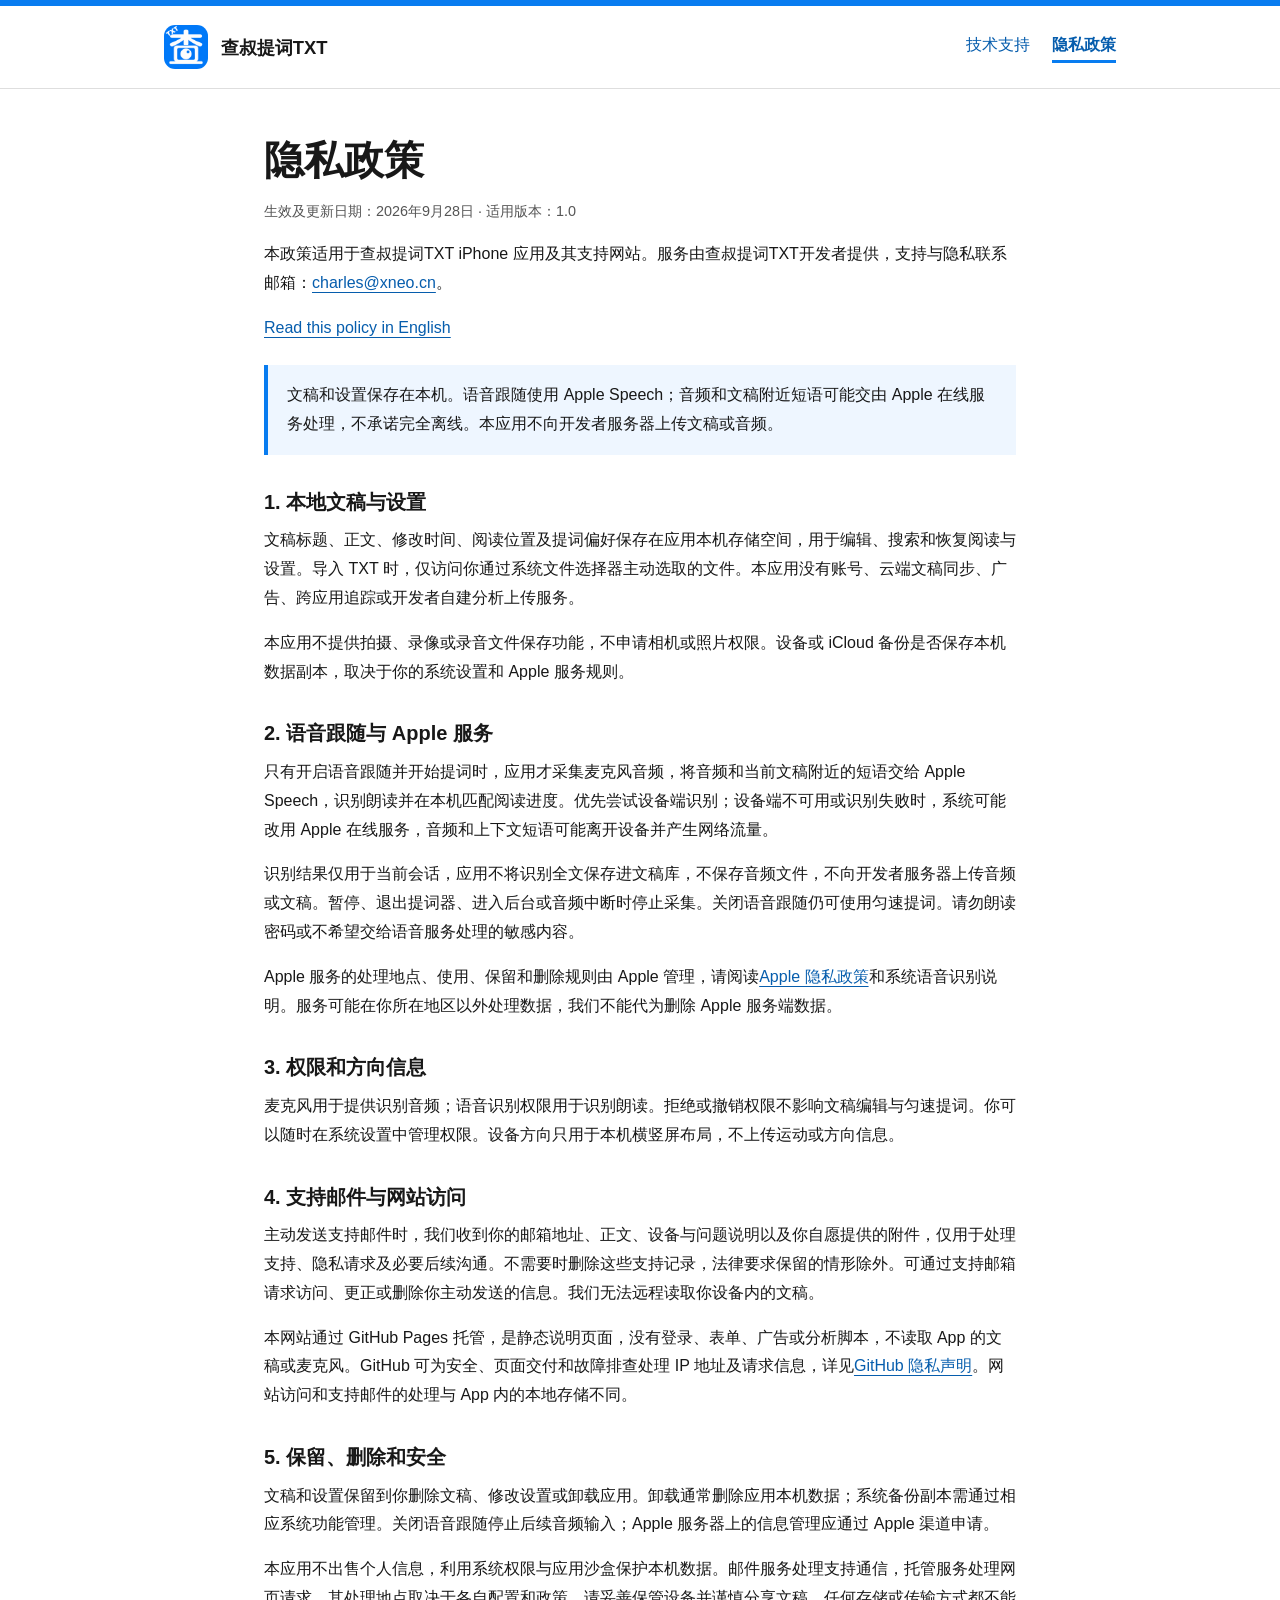
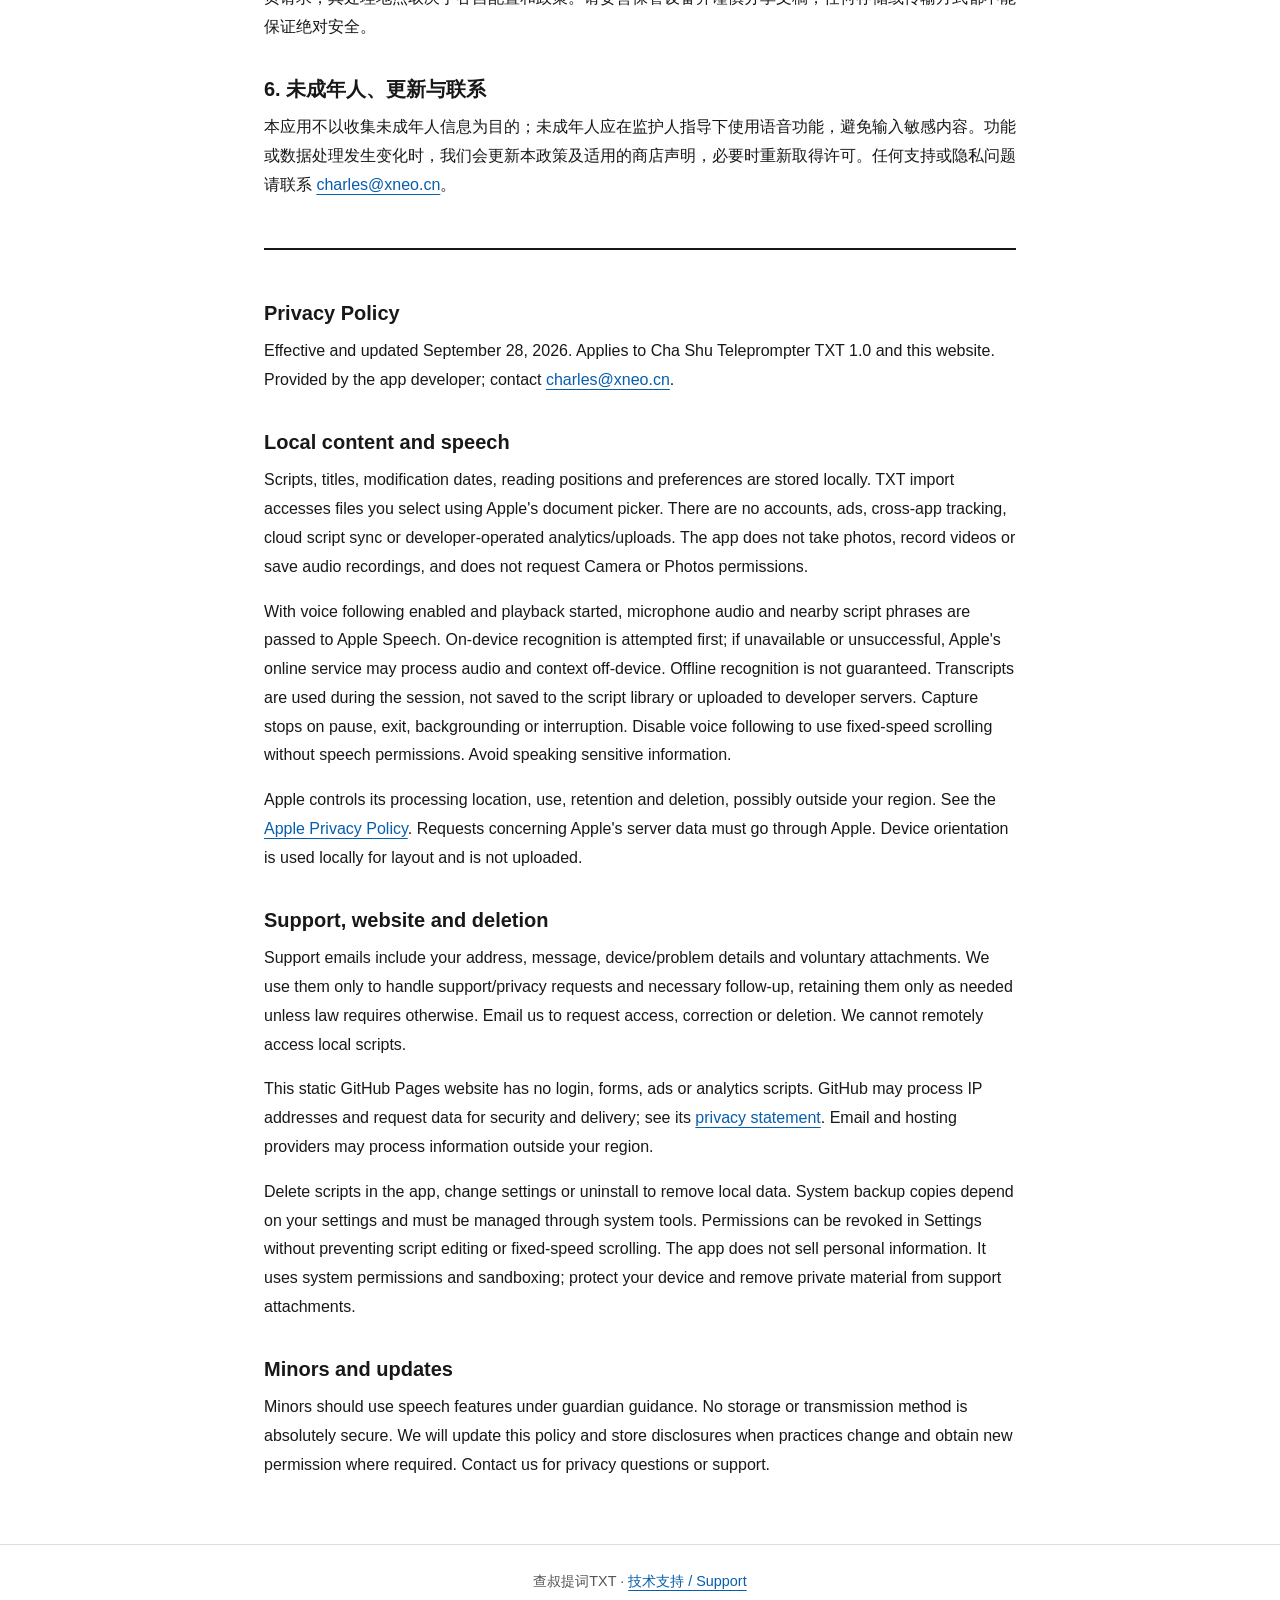
==== privacy.html @ d3efcdb5 "Publish TXT support and privacy pages" ====
<!doctype html>
<html lang="zh-CN"><head><meta charset="utf-8"><meta name="viewport" content="width=device-width,initial-scale=1"><title>查叔提词TXT · 隐私政策</title><meta name="description" content="查叔提词TXT 的本地文稿、Apple语音服务、权限与信息管理说明。"><link rel="icon" href="./app-icon.png"><link rel="stylesheet" href="./styles.css"></head><body><a class="skip" href="#main">跳到正文</a><header><div class="header-inner"><a class="brand" href="./"><img src="./app-icon.png" width="44" height="44" alt="">查叔提词TXT</a><nav aria-label="主要导航"><a href="./">技术支持</a><a href="./privacy.html" aria-current="page">隐私政策</a></nav></div></header><main id="main"><h1>隐私政策</h1><p class="meta">生效及更新日期：2026年9月28日 · 适用版本：1.0</p><p>本政策适用于查叔提词TXT iPhone 应用及其支持网站。服务由查叔提词TXT开发者提供，支持与隐私联系邮箱：<a href="mailto:charles@xneo.cn">charles@xneo.cn</a>。</p><p><a href="#english" lang="en">Read this policy in English</a></p><div class="notice">文稿和设置保存在本机。语音跟随使用 Apple Speech；音频和文稿附近短语可能交由 Apple 在线服务处理，不承诺完全离线。本应用不向开发者服务器上传文稿或音频。</div>
<h2>1. 本地文稿与设置</h2><p>文稿标题、正文、修改时间、阅读位置及提词偏好保存在应用本机存储空间，用于编辑、搜索和恢复阅读与设置。导入 TXT 时，仅访问你通过系统文件选择器主动选取的文件。本应用没有账号、云端文稿同步、广告、跨应用追踪或开发者自建分析上传服务。</p><p>本应用不提供拍摄、录像或录音文件保存功能，不申请相机或照片权限。设备或 iCloud 备份是否保存本机数据副本，取决于你的系统设置和 Apple 服务规则。</p>
<h2>2. 语音跟随与 Apple 服务</h2><p>只有开启语音跟随并开始提词时，应用才采集麦克风音频，将音频和当前文稿附近的短语交给 Apple Speech，识别朗读并在本机匹配阅读进度。优先尝试设备端识别；设备端不可用或识别失败时，系统可能改用 Apple 在线服务，音频和上下文短语可能离开设备并产生网络流量。</p><p>识别结果仅用于当前会话，应用不将识别全文保存进文稿库，不保存音频文件，不向开发者服务器上传音频或文稿。暂停、退出提词器、进入后台或音频中断时停止采集。关闭语音跟随仍可使用匀速提词。请勿朗读密码或不希望交给语音服务处理的敏感内容。</p><p>Apple 服务的处理地点、使用、保留和删除规则由 Apple 管理，请阅读<a href="https://www.apple.com/legal/privacy/">Apple 隐私政策</a>和系统语音识别说明。服务可能在你所在地区以外处理数据，我们不能代为删除 Apple 服务端数据。</p>
<h2>3. 权限和方向信息</h2><p>麦克风用于提供识别音频；语音识别权限用于识别朗读。拒绝或撤销权限不影响文稿编辑与匀速提词。你可以随时在系统设置中管理权限。设备方向只用于本机横竖屏布局，不上传运动或方向信息。</p>
<h2>4. 支持邮件与网站访问</h2><p>主动发送支持邮件时，我们收到你的邮箱地址、正文、设备与问题说明以及你自愿提供的附件，仅用于处理支持、隐私请求及必要后续沟通。不需要时删除这些支持记录，法律要求保留的情形除外。可通过支持邮箱请求访问、更正或删除你主动发送的信息。我们无法远程读取你设备内的文稿。</p><p>本网站通过 GitHub Pages 托管，是静态说明页面，没有登录、表单、广告或分析脚本，不读取 App 的文稿或麦克风。GitHub 可为安全、页面交付和故障排查处理 IP 地址及请求信息，详见<a href="https://docs.github.com/en/site-policy/privacy-policies/github-general-privacy-statement">GitHub 隐私声明</a>。网站访问和支持邮件的处理与 App 内的本地存储不同。</p>
<h2>5. 保留、删除和安全</h2><p>文稿和设置保留到你删除文稿、修改设置或卸载应用。卸载通常删除应用本机数据；系统备份副本需通过相应系统功能管理。关闭语音跟随停止后续音频输入；Apple 服务器上的信息管理应通过 Apple 渠道申请。</p><p>本应用不出售个人信息，利用系统权限与应用沙盒保护本机数据。邮件服务处理支持通信，托管服务处理网页请求，其处理地点取决于各自配置和政策。请妥善保管设备并谨慎分享文稿，任何存储或传输方式都不能保证绝对安全。</p>
<h2>6. 未成年人、更新与联系</h2><p>本应用不以收集未成年人信息为目的；未成年人应在监护人指导下使用语音功能，避免输入敏感内容。功能或数据处理发生变化时，我们会更新本政策及适用的商店声明，必要时重新取得许可。任何支持或隐私问题请联系 <a href="mailto:charles@xneo.cn">charles@xneo.cn</a>。</p>
<section id="english" lang="en"><h2>Privacy Policy</h2><p>Effective and updated September 28, 2026. Applies to Cha Shu Teleprompter TXT 1.0 and this website. Provided by the app developer; contact <a href="mailto:charles@xneo.cn">charles@xneo.cn</a>.</p><h2>Local content and speech</h2><p>Scripts, titles, modification dates, reading positions and preferences are stored locally. TXT import accesses files you select using Apple's document picker. There are no accounts, ads, cross-app tracking, cloud script sync or developer-operated analytics/uploads. The app does not take photos, record videos or save audio recordings, and does not request Camera or Photos permissions.</p><p>With voice following enabled and playback started, microphone audio and nearby script phrases are passed to Apple Speech. On-device recognition is attempted first; if unavailable or unsuccessful, Apple's online service may process audio and context off-device. Offline recognition is not guaranteed. Transcripts are used during the session, not saved to the script library or uploaded to developer servers. Capture stops on pause, exit, backgrounding or interruption. Disable voice following to use fixed-speed scrolling without speech permissions. Avoid speaking sensitive information.</p><p>Apple controls its processing location, use, retention and deletion, possibly outside your region. See the <a href="https://www.apple.com/legal/privacy/">Apple Privacy Policy</a>. Requests concerning Apple's server data must go through Apple. Device orientation is used locally for layout and is not uploaded.</p><h2>Support, website and deletion</h2><p>Support emails include your address, message, device/problem details and voluntary attachments. We use them only to handle support/privacy requests and necessary follow-up, retaining them only as needed unless law requires otherwise. Email us to request access, correction or deletion. We cannot remotely access local scripts.</p><p>This static GitHub Pages website has no login, forms, ads or analytics scripts. GitHub may process IP addresses and request data for security and delivery; see its <a href="https://docs.github.com/en/site-policy/privacy-policies/github-general-privacy-statement">privacy statement</a>. Email and hosting providers may process information outside your region.</p><p>Delete scripts in the app, change settings or uninstall to remove local data. System backup copies depend on your settings and must be managed through system tools. Permissions can be revoked in Settings without preventing script editing or fixed-speed scrolling. The app does not sell personal information. It uses system permissions and sandboxing; protect your device and remove private material from support attachments.</p><h2>Minors and updates</h2><p>Minors should use speech features under guardian guidance. No storage or transmission method is absolutely secure. We will update this policy and store disclosures when practices change and obtain new permission where required. Contact us for privacy questions or support.</p></section></main><footer>查叔提词TXT · <a href="./">技术支持 / Support</a></footer></body></html>
---- styles.css ----
:root{color-scheme:light;--blue:#087cf0;--ink:#181818;--line:#dedede}*{box-sizing:border-box}body{margin:0;background:#fff;color:var(--ink);font:1rem/1.8 -apple-system,BlinkMacSystemFont,"PingFang SC",sans-serif}a{color:#065dad;text-underline-offset:4px;overflow-wrap:anywhere}a:focus-visible{outline:3px solid var(--blue);outline-offset:5px}.skip{position:absolute;top:-6rem;left:1rem;padding:.5rem;background:#fff}.skip:focus{top:1rem}header{border-top:6px solid var(--blue);border-bottom:1px solid var(--line)}.header-inner{max-width:1000px;margin:auto;display:flex;align-items:center;justify-content:space-between;padding:1.2rem 1.5rem;gap:1rem;flex-wrap:wrap}.brand{display:flex;align-items:center;gap:.8rem;font-size:1.15rem;font-weight:750;color:var(--ink);text-decoration:none}.brand img{border-radius:11px}nav{display:flex;gap:1.4rem;flex-wrap:wrap}nav a{text-decoration:none}nav a[aria-current=page]{border-bottom:3px solid var(--blue);font-weight:700}main{max-width:800px;margin:auto;padding:2.7rem 1.5rem 3rem}h1{font-size:clamp(1.8rem,5vw,2.5rem);line-height:1.35;margin:0 0 .75rem}h2{font-size:1.25rem;line-height:1.5;margin:2rem 0 .6rem}p{margin:.6rem 0 1rem}.meta{color:#555;font-size:.9rem}.contact{padding:1.3rem 1.5rem;background:#171717;color:#fff;border-left:5px solid var(--blue);margin:1.5rem 0}.email{color:#78baff;font-size:clamp(1.2rem,4vw,1.6rem);font-weight:650}.notice{background:#eef6ff;border-left:4px solid var(--blue);padding:1rem 1.2rem;margin:1.4rem 0}section{border-top:2px solid #181818;margin-top:3rem;padding-top:1rem}footer{border-top:1px solid var(--line);padding:1.5rem;text-align:center;color:#555;font-size:.9rem}@media(max-width:420px){.header-inner,main{padding:1.2rem}.contact{padding:1rem}}
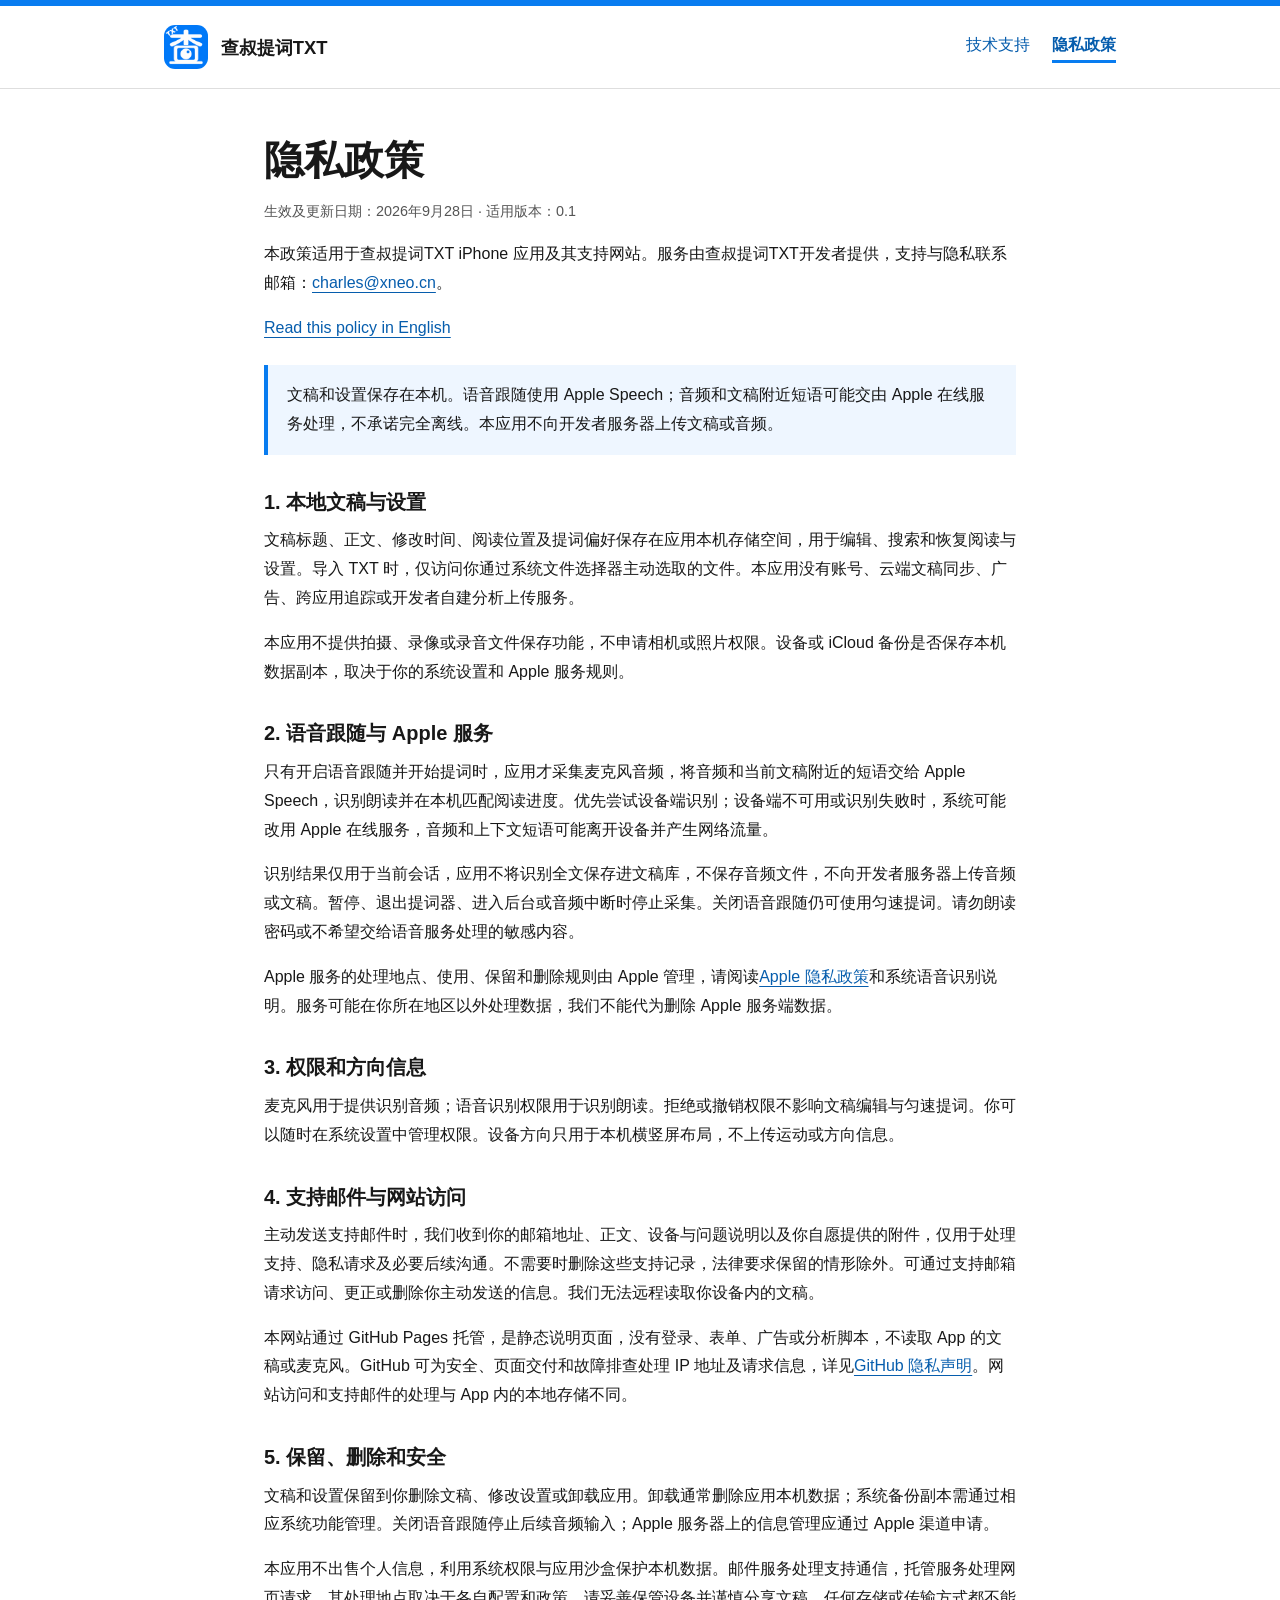
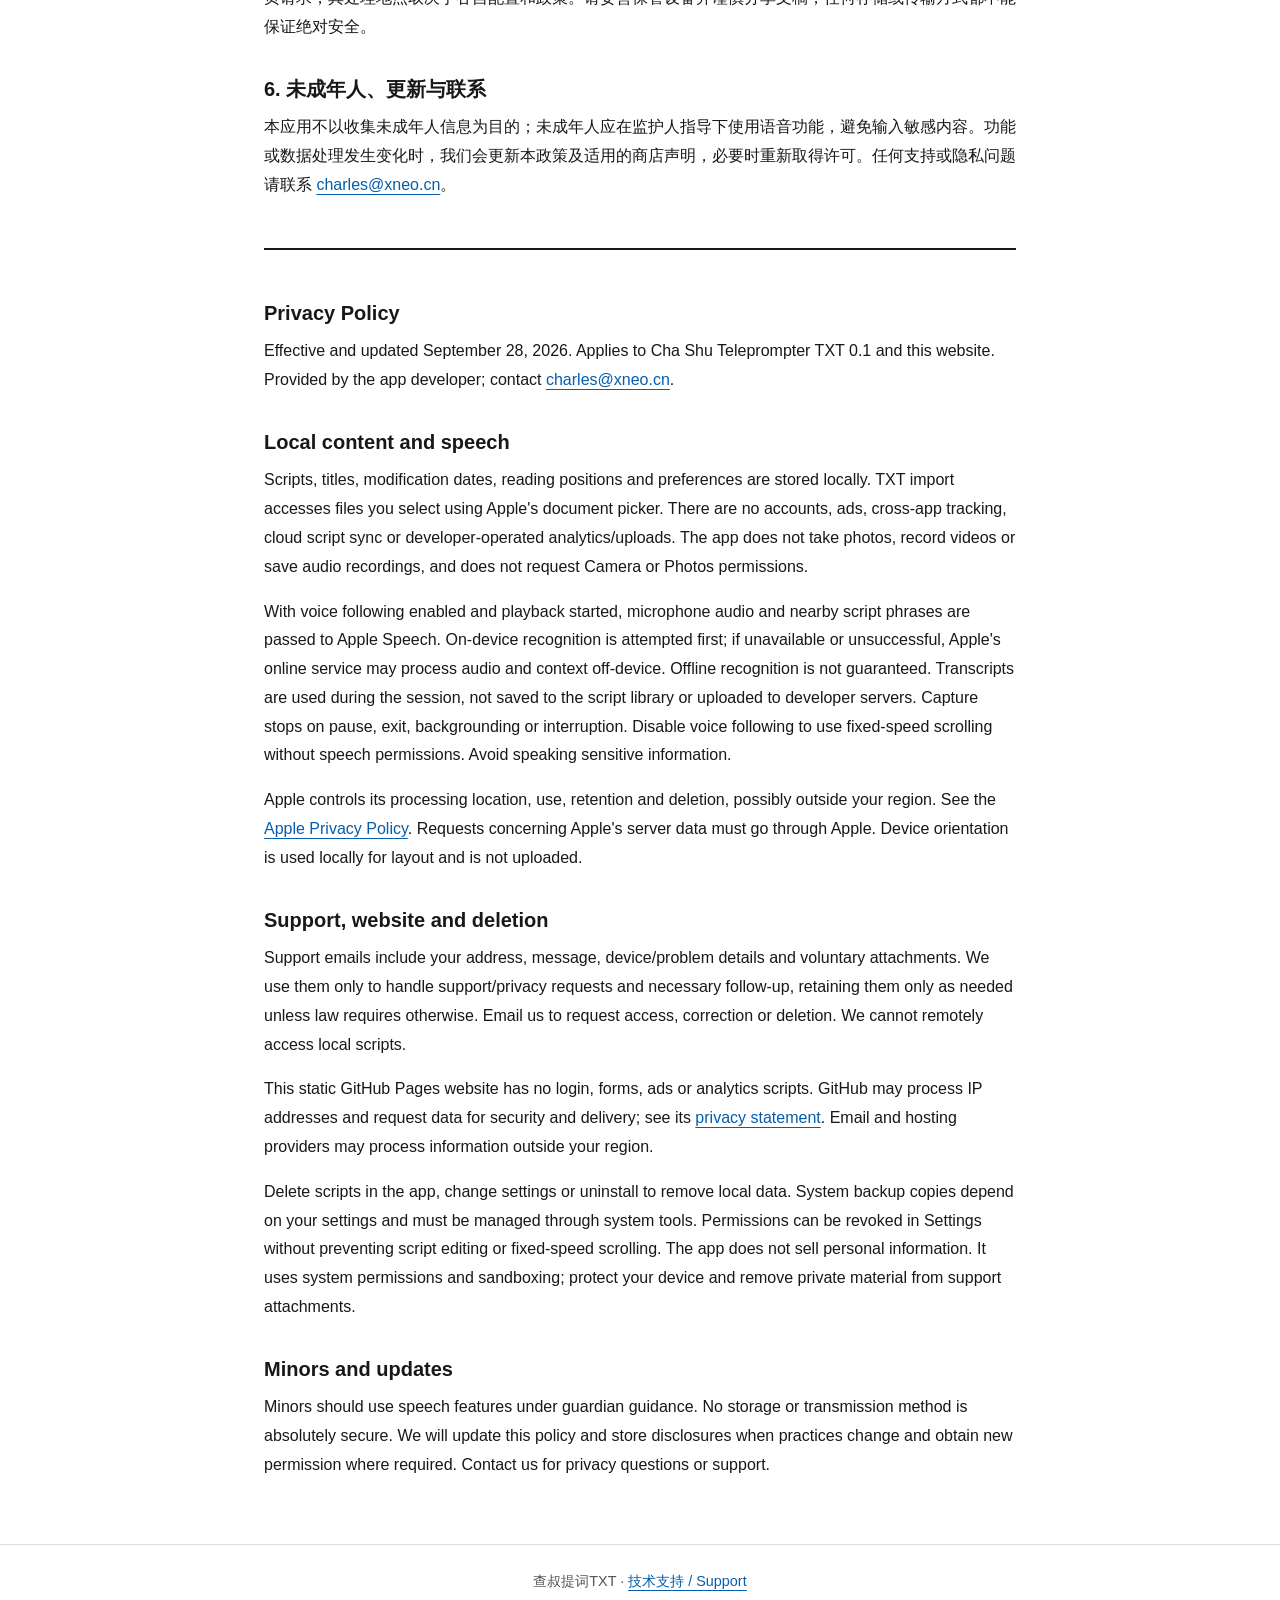
==== commit 8388c6ac: "Correct release version to 0.1" ====
--- a/privacy.html
+++ b/privacy.html
@@ -1,9 +1,9 @@
 <!doctype html>
-<html lang="zh-CN"><head><meta charset="utf-8"><meta name="viewport" content="width=device-width,initial-scale=1"><title>查叔提词TXT · 隐私政策</title><meta name="description" content="查叔提词TXT 的本地文稿、Apple语音服务、权限与信息管理说明。"><link rel="icon" href="./app-icon.png"><link rel="stylesheet" href="./styles.css"></head><body><a class="skip" href="#main">跳到正文</a><header><div class="header-inner"><a class="brand" href="./"><img src="./app-icon.png" width="44" height="44" alt="">查叔提词TXT</a><nav aria-label="主要导航"><a href="./">技术支持</a><a href="./privacy.html" aria-current="page">隐私政策</a></nav></div></header><main id="main"><h1>隐私政策</h1><p class="meta">生效及更新日期：2026年9月28日 · 适用版本：1.0</p><p>本政策适用于查叔提词TXT iPhone 应用及其支持网站。服务由查叔提词TXT开发者提供，支持与隐私联系邮箱：<a href="mailto:charles@xneo.cn">charles@xneo.cn</a>。</p><p><a href="#english" lang="en">Read this policy in English</a></p><div class="notice">文稿和设置保存在本机。语音跟随使用 Apple Speech；音频和文稿附近短语可能交由 Apple 在线服务处理，不承诺完全离线。本应用不向开发者服务器上传文稿或音频。</div>
+<html lang="zh-CN"><head><meta charset="utf-8"><meta name="viewport" content="width=device-width,initial-scale=1"><title>查叔提词TXT · 隐私政策</title><meta name="description" content="查叔提词TXT 的本地文稿、Apple语音服务、权限与信息管理说明。"><link rel="icon" href="./app-icon.png"><link rel="stylesheet" href="./styles.css"></head><body><a class="skip" href="#main">跳到正文</a><header><div class="header-inner"><a class="brand" href="./"><img src="./app-icon.png" width="44" height="44" alt="">查叔提词TXT</a><nav aria-label="主要导航"><a href="./">技术支持</a><a href="./privacy.html" aria-current="page">隐私政策</a></nav></div></header><main id="main"><h1>隐私政策</h1><p class="meta">生效及更新日期：2026年9月28日 · 适用版本：0.1</p><p>本政策适用于查叔提词TXT iPhone 应用及其支持网站。服务由查叔提词TXT开发者提供，支持与隐私联系邮箱：<a href="mailto:charles@xneo.cn">charles@xneo.cn</a>。</p><p><a href="#english" lang="en">Read this policy in English</a></p><div class="notice">文稿和设置保存在本机。语音跟随使用 Apple Speech；音频和文稿附近短语可能交由 Apple 在线服务处理，不承诺完全离线。本应用不向开发者服务器上传文稿或音频。</div>
 <h2>1. 本地文稿与设置</h2><p>文稿标题、正文、修改时间、阅读位置及提词偏好保存在应用本机存储空间，用于编辑、搜索和恢复阅读与设置。导入 TXT 时，仅访问你通过系统文件选择器主动选取的文件。本应用没有账号、云端文稿同步、广告、跨应用追踪或开发者自建分析上传服务。</p><p>本应用不提供拍摄、录像或录音文件保存功能，不申请相机或照片权限。设备或 iCloud 备份是否保存本机数据副本，取决于你的系统设置和 Apple 服务规则。</p>
 <h2>2. 语音跟随与 Apple 服务</h2><p>只有开启语音跟随并开始提词时，应用才采集麦克风音频，将音频和当前文稿附近的短语交给 Apple Speech，识别朗读并在本机匹配阅读进度。优先尝试设备端识别；设备端不可用或识别失败时，系统可能改用 Apple 在线服务，音频和上下文短语可能离开设备并产生网络流量。</p><p>识别结果仅用于当前会话，应用不将识别全文保存进文稿库，不保存音频文件，不向开发者服务器上传音频或文稿。暂停、退出提词器、进入后台或音频中断时停止采集。关闭语音跟随仍可使用匀速提词。请勿朗读密码或不希望交给语音服务处理的敏感内容。</p><p>Apple 服务的处理地点、使用、保留和删除规则由 Apple 管理，请阅读<a href="https://www.apple.com/legal/privacy/">Apple 隐私政策</a>和系统语音识别说明。服务可能在你所在地区以外处理数据，我们不能代为删除 Apple 服务端数据。</p>
 <h2>3. 权限和方向信息</h2><p>麦克风用于提供识别音频；语音识别权限用于识别朗读。拒绝或撤销权限不影响文稿编辑与匀速提词。你可以随时在系统设置中管理权限。设备方向只用于本机横竖屏布局，不上传运动或方向信息。</p>
 <h2>4. 支持邮件与网站访问</h2><p>主动发送支持邮件时，我们收到你的邮箱地址、正文、设备与问题说明以及你自愿提供的附件，仅用于处理支持、隐私请求及必要后续沟通。不需要时删除这些支持记录，法律要求保留的情形除外。可通过支持邮箱请求访问、更正或删除你主动发送的信息。我们无法远程读取你设备内的文稿。</p><p>本网站通过 GitHub Pages 托管，是静态说明页面，没有登录、表单、广告或分析脚本，不读取 App 的文稿或麦克风。GitHub 可为安全、页面交付和故障排查处理 IP 地址及请求信息，详见<a href="https://docs.github.com/en/site-policy/privacy-policies/github-general-privacy-statement">GitHub 隐私声明</a>。网站访问和支持邮件的处理与 App 内的本地存储不同。</p>
 <h2>5. 保留、删除和安全</h2><p>文稿和设置保留到你删除文稿、修改设置或卸载应用。卸载通常删除应用本机数据；系统备份副本需通过相应系统功能管理。关闭语音跟随停止后续音频输入；Apple 服务器上的信息管理应通过 Apple 渠道申请。</p><p>本应用不出售个人信息，利用系统权限与应用沙盒保护本机数据。邮件服务处理支持通信，托管服务处理网页请求，其处理地点取决于各自配置和政策。请妥善保管设备并谨慎分享文稿，任何存储或传输方式都不能保证绝对安全。</p>
 <h2>6. 未成年人、更新与联系</h2><p>本应用不以收集未成年人信息为目的；未成年人应在监护人指导下使用语音功能，避免输入敏感内容。功能或数据处理发生变化时，我们会更新本政策及适用的商店声明，必要时重新取得许可。任何支持或隐私问题请联系 <a href="mailto:charles@xneo.cn">charles@xneo.cn</a>。</p>
-<section id="english" lang="en"><h2>Privacy Policy</h2><p>Effective and updated September 28, 2026. Applies to Cha Shu Teleprompter TXT 1.0 and this website. Provided by the app developer; contact <a href="mailto:charles@xneo.cn">charles@xneo.cn</a>.</p><h2>Local content and speech</h2><p>Scripts, titles, modification dates, reading positions and preferences are stored locally. TXT import accesses files you select using Apple's document picker. There are no accounts, ads, cross-app tracking, cloud script sync or developer-operated analytics/uploads. The app does not take photos, record videos or save audio recordings, and does not request Camera or Photos permissions.</p><p>With voice following enabled and playback started, microphone audio and nearby script phrases are passed to Apple Speech. On-device recognition is attempted first; if unavailable or unsuccessful, Apple's online service may process audio and context off-device. Offline recognition is not guaranteed. Transcripts are used during the session, not saved to the script library or uploaded to developer servers. Capture stops on pause, exit, backgrounding or interruption. Disable voice following to use fixed-speed scrolling without speech permissions. Avoid speaking sensitive information.</p><p>Apple controls its processing location, use, retention and deletion, possibly outside your region. See the <a href="https://www.apple.com/legal/privacy/">Apple Privacy Policy</a>. Requests concerning Apple's server data must go through Apple. Device orientation is used locally for layout and is not uploaded.</p><h2>Support, website and deletion</h2><p>Support emails include your address, message, device/problem details and voluntary attachments. We use them only to handle support/privacy requests and necessary follow-up, retaining them only as needed unless law requires otherwise. Email us to request access, correction or deletion. We cannot remotely access local scripts.</p><p>This static GitHub Pages website has no login, forms, ads or analytics scripts. GitHub may process IP addresses and request data for security and delivery; see its <a href="https://docs.github.com/en/site-policy/privacy-policies/github-general-privacy-statement">privacy statement</a>. Email and hosting providers may process information outside your region.</p><p>Delete scripts in the app, change settings or uninstall to remove local data. System backup copies depend on your settings and must be managed through system tools. Permissions can be revoked in Settings without preventing script editing or fixed-speed scrolling. The app does not sell personal information. It uses system permissions and sandboxing; protect your device and remove private material from support attachments.</p><h2>Minors and updates</h2><p>Minors should use speech features under guardian guidance. No storage or transmission method is absolutely secure. We will update this policy and store disclosures when practices change and obtain new permission where required. Contact us for privacy questions or support.</p></section></main><footer>查叔提词TXT · <a href="./">技术支持 / Support</a></footer></body></html>
+<section id="english" lang="en"><h2>Privacy Policy</h2><p>Effective and updated September 28, 2026. Applies to Cha Shu Teleprompter TXT 0.1 and this website. Provided by the app developer; contact <a href="mailto:charles@xneo.cn">charles@xneo.cn</a>.</p><h2>Local content and speech</h2><p>Scripts, titles, modification dates, reading positions and preferences are stored locally. TXT import accesses files you select using Apple's document picker. There are no accounts, ads, cross-app tracking, cloud script sync or developer-operated analytics/uploads. The app does not take photos, record videos or save audio recordings, and does not request Camera or Photos permissions.</p><p>With voice following enabled and playback started, microphone audio and nearby script phrases are passed to Apple Speech. On-device recognition is attempted first; if unavailable or unsuccessful, Apple's online service may process audio and context off-device. Offline recognition is not guaranteed. Transcripts are used during the session, not saved to the script library or uploaded to developer servers. Capture stops on pause, exit, backgrounding or interruption. Disable voice following to use fixed-speed scrolling without speech permissions. Avoid speaking sensitive information.</p><p>Apple controls its processing location, use, retention and deletion, possibly outside your region. See the <a href="https://www.apple.com/legal/privacy/">Apple Privacy Policy</a>. Requests concerning Apple's server data must go through Apple. Device orientation is used locally for layout and is not uploaded.</p><h2>Support, website and deletion</h2><p>Support emails include your address, message, device/problem details and voluntary attachments. We use them only to handle support/privacy requests and necessary follow-up, retaining them only as needed unless law requires otherwise. Email us to request access, correction or deletion. We cannot remotely access local scripts.</p><p>This static GitHub Pages website has no login, forms, ads or analytics scripts. GitHub may process IP addresses and request data for security and delivery; see its <a href="https://docs.github.com/en/site-policy/privacy-policies/github-general-privacy-statement">privacy statement</a>. Email and hosting providers may process information outside your region.</p><p>Delete scripts in the app, change settings or uninstall to remove local data. System backup copies depend on your settings and must be managed through system tools. Permissions can be revoked in Settings without preventing script editing or fixed-speed scrolling. The app does not sell personal information. It uses system permissions and sandboxing; protect your device and remove private material from support attachments.</p><h2>Minors and updates</h2><p>Minors should use speech features under guardian guidance. No storage or transmission method is absolutely secure. We will update this policy and store disclosures when practices change and obtain new permission where required. Contact us for privacy questions or support.</p></section></main><footer>查叔提词TXT · <a href="./">技术支持 / Support</a></footer></body></html>
